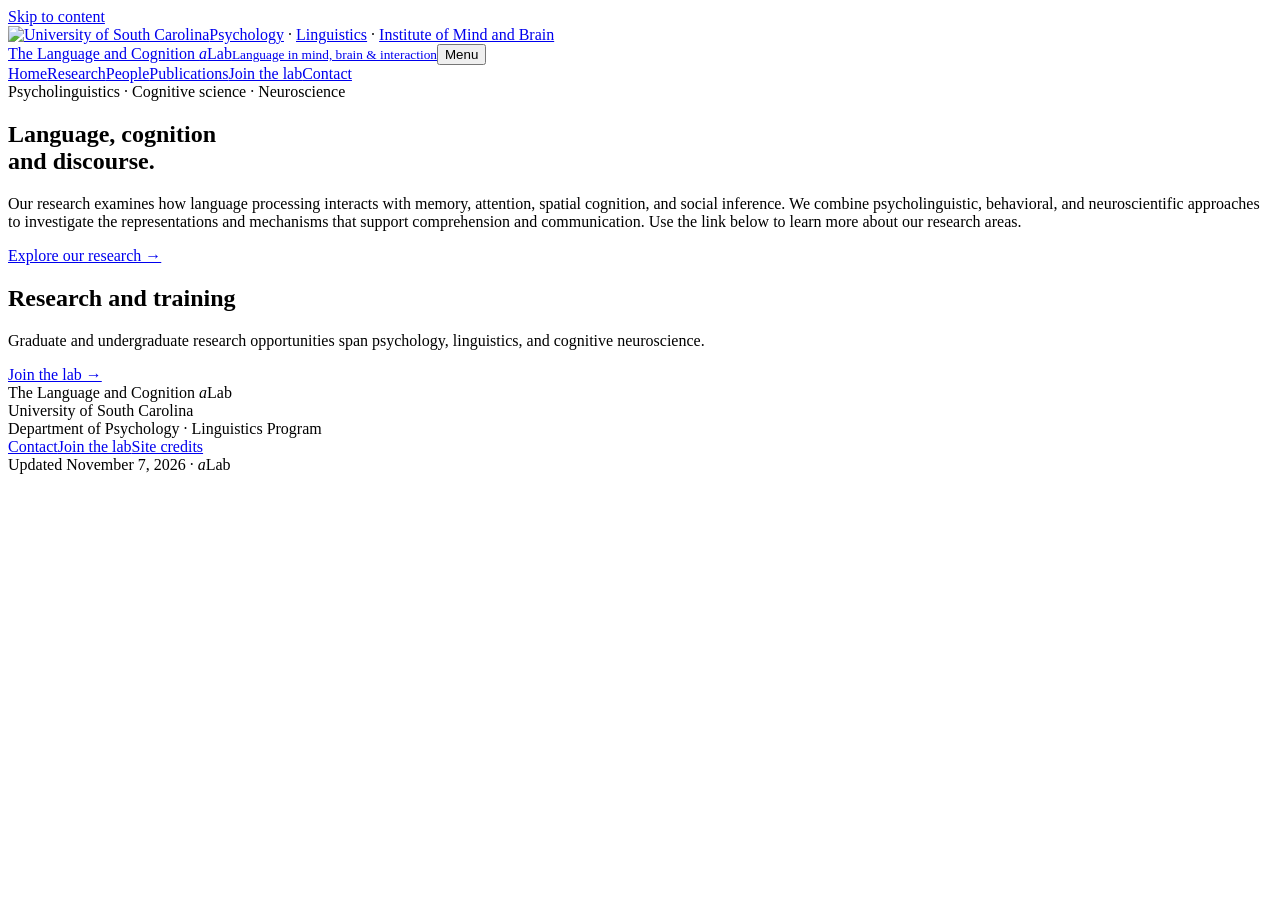
==== index.html @ b8204a0e "Publish reviewed lab website pages" ====
<!doctype html>
<html lang="en"><head><meta charset="utf-8"><meta name="viewport" content="width=device-width, initial-scale=1"><title>Home | The Language and Cognition aLab</title><meta name="description" content="We study language, discourse reference, memory, attention, pragmatics and human perceptions of AI at the University of South Carolina."><meta name="theme-color" content="#f6f2e9"><link rel="icon" href="assets/favicon.svg" type="image/svg+xml"><link rel="stylesheet" href="assets/site.css?v=6b3e1452d3"><link rel="stylesheet" href="assets/theme.css?v=9310b50ee7"><script defer src="assets/site.js?v=c3825b08f9"></script></head>
<body><a class="skip" href="#main">Skip to content</a><div class="institution"><div class="wrap"><a class="university-link" href="https://sc.edu/" aria-label="University of South Carolina homepage"><img class="university-logo" src="assets/usc-logo.svg" alt="University of South Carolina" width="255" height="74"></a><span class="secondary unit-links"><a href="https://sc.edu/study/colleges_schools/artsandsciences/psychology/">Psychology</a><span aria-hidden="true"> · </span><a href="https://sc.edu/study/colleges_schools/artsandsciences/linguistics/">Linguistics</a><span aria-hidden="true"> · </span><a href="https://sc.edu/study/colleges_schools/artsandsciences/centers_and_institutes/institute_for_mind_and_brain/">Institute of Mind and Brain</a></span></div></div><div class="wrap"><header class="masthead"><a class="brand" href="index.html">The Language and Cognition <em class="a">a</em>Lab<small>Language in mind, brain &amp; interaction</small></a><button class="menu-toggle" type="button" aria-expanded="false" aria-controls="main-navigation">Menu</button><nav class="nav" id="main-navigation" aria-label="Main navigation"><a href="index.html" aria-current="page">Home</a><a href="research.html">Research</a><a href="people.html">People</a><a href="publications.html">Publications</a><a href="join.html">Join the lab</a><a href="contact.html">Contact</a></nav></header><main id="main"><section class="hero"><div><div class="eyebrow">Psycholinguistics · Cognitive science · Neuroscience</div><h1>Language, cognition<br> and discourse.</h1><p class="lead">Our research examines how language processing interacts with memory, attention, spatial cognition, and social inference. We combine psycholinguistic, behavioral, and neuroscientific approaches to investigate the representations and mechanisms that support comprehension and communication. Use the link below to learn more about our research areas.</p><a class="text-link" href="research.html">Explore our research →</a></div></section><section class="invitation"><div><h2>Research and training</h2><p>Graduate and undergraduate research opportunities span psychology, linguistics, and cognitive neuroscience.</p></div><a class="button" href="join.html">Join the lab →</a></section></main><footer><div class="footer-row"><div><div class="footer-brand">The Language and Cognition <em class="a">a</em>Lab</div>University of South Carolina<br>Department of Psychology · Linguistics Program</div><div class="footer-links"><a href="contact.html">Contact</a><a href="join.html">Join the lab</a><a href="artwork.html">Site credits</a></div></div><div class="copyright">Updated November 7, 2026 · <em class="a">a</em>Lab</div></footer></div></body></html>
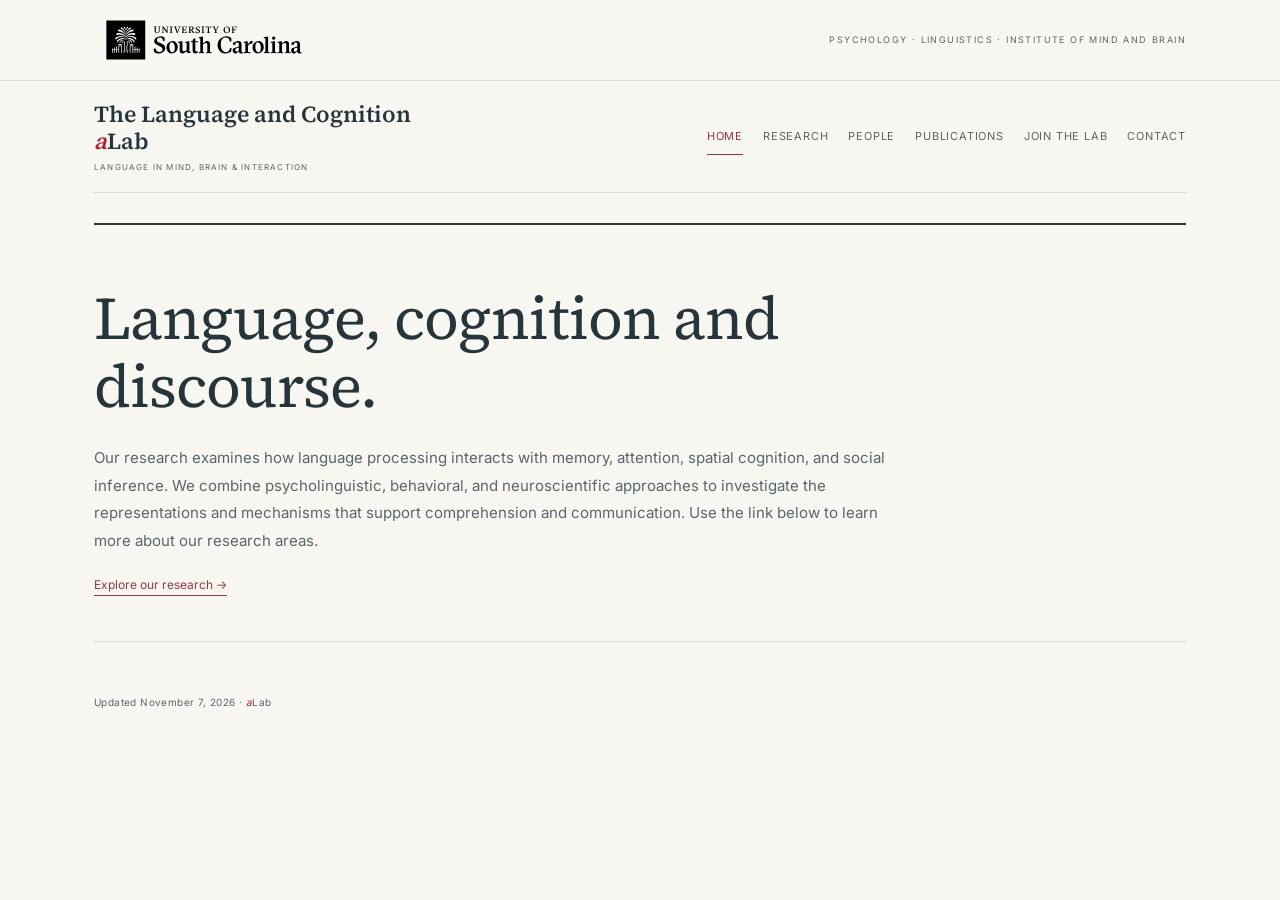
==== commit e22414be: "Simplify site layout, standardize headings and update contact and appointment details" ====
--- a/index.html
+++ b/index.html
@@ -1,3 +1,3 @@
 <!doctype html>
-<html lang="en"><head><meta charset="utf-8"><meta name="viewport" content="width=device-width, initial-scale=1"><title>Home | The Language and Cognition aLab</title><meta name="description" content="We study language, discourse reference, memory, attention, pragmatics and human perceptions of AI at the University of South Carolina."><meta name="theme-color" content="#f6f2e9"><link rel="icon" href="assets/favicon.svg" type="image/svg+xml"><link rel="stylesheet" href="assets/site.css?v=6b3e1452d3"><link rel="stylesheet" href="assets/theme.css?v=9310b50ee7"><script defer src="assets/site.js?v=c3825b08f9"></script></head>
-<body><a class="skip" href="#main">Skip to content</a><div class="institution"><div class="wrap"><a class="university-link" href="https://sc.edu/" aria-label="University of South Carolina homepage"><img class="university-logo" src="assets/usc-logo.svg" alt="University of South Carolina" width="255" height="74"></a><span class="secondary unit-links"><a href="https://sc.edu/study/colleges_schools/artsandsciences/psychology/">Psychology</a><span aria-hidden="true"> · </span><a href="https://sc.edu/study/colleges_schools/artsandsciences/linguistics/">Linguistics</a><span aria-hidden="true"> · </span><a href="https://sc.edu/study/colleges_schools/artsandsciences/centers_and_institutes/institute_for_mind_and_brain/">Institute of Mind and Brain</a></span></div></div><div class="wrap"><header class="masthead"><a class="brand" href="index.html">The Language and Cognition <em class="a">a</em>Lab<small>Language in mind, brain &amp; interaction</small></a><button class="menu-toggle" type="button" aria-expanded="false" aria-controls="main-navigation">Menu</button><nav class="nav" id="main-navigation" aria-label="Main navigation"><a href="index.html" aria-current="page">Home</a><a href="research.html">Research</a><a href="people.html">People</a><a href="publications.html">Publications</a><a href="join.html">Join the lab</a><a href="contact.html">Contact</a></nav></header><main id="main"><section class="hero"><div><div class="eyebrow">Psycholinguistics · Cognitive science · Neuroscience</div><h1>Language, cognition<br> and discourse.</h1><p class="lead">Our research examines how language processing interacts with memory, attention, spatial cognition, and social inference. We combine psycholinguistic, behavioral, and neuroscientific approaches to investigate the representations and mechanisms that support comprehension and communication. Use the link below to learn more about our research areas.</p><a class="text-link" href="research.html">Explore our research →</a></div></section><section class="invitation"><div><h2>Research and training</h2><p>Graduate and undergraduate research opportunities span psychology, linguistics, and cognitive neuroscience.</p></div><a class="button" href="join.html">Join the lab →</a></section></main><footer><div class="footer-row"><div><div class="footer-brand">The Language and Cognition <em class="a">a</em>Lab</div>University of South Carolina<br>Department of Psychology · Linguistics Program</div><div class="footer-links"><a href="contact.html">Contact</a><a href="join.html">Join the lab</a><a href="artwork.html">Site credits</a></div></div><div class="copyright">Updated November 7, 2026 · <em class="a">a</em>Lab</div></footer></div></body></html>+<html lang="en"><head><meta charset="utf-8"><meta name="viewport" content="width=device-width, initial-scale=1"><title>Home | The Language and Cognition aLab</title><meta name="description" content="We study language, discourse reference, memory, attention, pragmatics and human perceptions of AI at the University of South Carolina."><meta name="theme-color" content="#f6f2e9"><link rel="icon" href="assets/favicon.svg" type="image/svg+xml"><link rel="stylesheet" href="assets/site.css?v=6b3e1452d3"><link rel="stylesheet" href="assets/theme.css?v=dcf01e2395"><script defer src="assets/site.js?v=c3825b08f9"></script></head>
+<body><a class="skip" href="#main">Skip to content</a><div class="institution"><div class="wrap"><a class="university-link" href="https://sc.edu/" aria-label="University of South Carolina homepage"><img class="university-logo" src="assets/usc-logo.svg" alt="University of South Carolina" width="255" height="74"></a><span class="secondary unit-links"><a href="https://sc.edu/study/colleges_schools/artsandsciences/psychology/">Psychology</a><span aria-hidden="true"> · </span><a href="https://sc.edu/study/colleges_schools/artsandsciences/linguistics/">Linguistics</a><span aria-hidden="true"> · </span><a href="https://sc.edu/study/colleges_schools/artsandsciences/centers_and_institutes/institute_for_mind_and_brain/">Institute of Mind and Brain</a></span></div></div><div class="wrap"><header class="masthead"><a class="brand" href="index.html">The Language and Cognition <em class="a">a</em>Lab<small>Language in mind, brain &amp; interaction</small></a><button class="menu-toggle" type="button" aria-expanded="false" aria-controls="main-navigation">Menu</button><nav class="nav" id="main-navigation" aria-label="Main navigation"><a href="index.html" aria-current="page">Home</a><a href="research.html">Research</a><a href="people.html">People</a><a href="publications.html">Publications</a><a href="join.html">Join the lab</a><a href="contact.html">Contact</a></nav></header><main id="main"><section class="hero"><div><h1>Language, cognition and discourse.</h1><p class="lead">Our research examines how language processing interacts with memory, attention, spatial cognition, and social inference. We combine psycholinguistic, behavioral, and neuroscientific approaches to investigate the representations and mechanisms that support comprehension and communication. Use the link below to learn more about our research areas.</p><a class="text-link" href="research.html">Explore our research →</a></div></section></main><footer><div class="footer-row"><div class="copyright">Updated November 7, 2026 · <em class="a">a</em>Lab</div></div></footer></div></body></html>
--- a/assets/site.css
+++ b/assets/site.css
@@ -0,0 +1,3 @@
+:root{--paper:#f6f2e9;--white:#fdfbf6;--ink:#292924;--muted:#626057;--line:#d5ccbc;--red:#8e2430;--red-dark:#711b25;--wash:#ebe3d4;--serif:Georgia,'Times New Roman',serif;--sans:'Segoe UI',Arial,sans-serif}*{box-sizing:border-box}html{scroll-behavior:smooth;scroll-padding-top:22px}body{margin:0;background:var(--paper);color:var(--ink);font:16px/1.7 var(--sans);-webkit-font-smoothing:antialiased}a{color:var(--red);text-underline-offset:4px;text-decoration-thickness:1px}a:hover{color:var(--red-dark)}button,input,select{font:inherit}button,select{cursor:pointer}button{color:inherit}img{display:block;max-width:100%;height:auto}h1,h2,h3,p,figure{margin:0}h1,h2,h3{font-family:var(--serif);font-weight:400}h1{font-size:clamp(42px,5.7vw,78px);line-height:1.08;letter-spacing:-2px}h2{font-size:clamp(30px,3vw,42px);line-height:1.18;letter-spacing:-.7px}h3{font-size:25px;line-height:1.24}p{color:var(--muted)}p+p{margin-top:16px}ul{padding-left:22px;color:var(--muted)}li+li{margin-top:8px}.wrap{max-width:1240px;margin:auto;padding-inline:48px}.a{color:#b11f33;font-style:italic}.institution{background:#292924;color:#f1eadb;font-size:10px;letter-spacing:2.2px;text-transform:uppercase;padding-block:9px}.institution .wrap{display:flex;justify-content:space-between;gap:16px}.institution a{color:inherit;text-decoration:none}.masthead{padding-block:26px;border-bottom:1px solid var(--line);display:flex;justify-content:space-between;align-items:center;gap:30px}.brand{color:var(--ink);font:24px/1.2 var(--serif);max-width:315px;text-decoration:none;flex-shrink:0}.brand small{display:block;margin-top:7px;font:9px var(--sans);letter-spacing:2.1px;color:var(--muted);text-transform:uppercase}.nav{display:flex;gap:22px;align-items:center}.nav a{font-size:13px;color:var(--muted);text-decoration:none;padding-block:8px;white-space:nowrap}.nav a:hover,.nav a[aria-current=page]{color:var(--red);box-shadow:0 1px var(--red)}.menu-toggle{display:none}.skip{position:absolute;top:-100px;left:16px;background:var(--ink);color:white;padding:12px;z-index:50}.skip:focus{top:10px}a:focus-visible,button:focus-visible,select:focus-visible,input:focus-visible,summary:focus-visible{outline:3px solid var(--red);outline-offset:5px}[hidden]{display:none!important}.eyebrow{font:10px/1.6 var(--sans);letter-spacing:2px;text-transform:uppercase;color:var(--red)}.hero{display:grid;grid-template-columns:1.2fr .9fr;gap:65px;padding-block:64px 55px;align-items:center}.hero h1{margin:17px 0 25px}.hero .lead{max-width:560px;font-size:17px;line-height:1.8}.hero-art{position:relative;padding-left:14px}.hero-art:before{content:'';position:absolute;inset:18px -14px 42px 0;border:1px solid var(--line);pointer-events:none}.hero-art img{width:100%;max-height:510px;object-fit:cover;object-position:center 29%;filter:saturate(.72)}.hero-art figcaption{position:relative;margin-top:13px;font-size:10px;color:var(--muted);letter-spacing:.3px;line-height:1.6}.hero-art figcaption a{color:inherit}.button{display:inline-block;background:var(--red);color:#fff;text-decoration:none;padding:12px 21px;font-size:13px;margin-top:26px;border:1px solid var(--red)}.button:hover{color:#fff;background:var(--red-dark)}.text-link{display:inline-block;margin-top:19px;font-size:13px;text-decoration:none;border-bottom:1px solid var(--red)}.hero-footnote{margin-top:22px;font-size:11px;letter-spacing:.5px}.section{padding-block:52px 62px;border-top:1px solid var(--line)}.section-head{display:flex;justify-content:space-between;align-items:end;gap:25px;margin-bottom:32px}.section-head p{max-width:380px;font-size:13px}.study{display:grid;grid-template-columns:.82fr 1.3fr;gap:62px;background:var(--wash);padding:40px}.study h2{margin-top:12px;font-size:34px}.study .explain{font-size:14px;margin-top:20px}.sentence{font:23px/1.5 var(--serif);padding:18px 0;border-top:1px solid #c9bea9;color:var(--ink)}.sentence small{display:block;font:10px/1.6 var(--sans);letter-spacing:1.4px;color:var(--muted);text-transform:uppercase;margin-bottom:7px}.sentence mark{background:transparent;color:var(--red);font-style:italic;border-bottom:1px solid var(--red)}.study-details{margin-top:18px;font-size:13px;color:var(--muted)}.study-details summary{color:var(--red);cursor:pointer}.study-details p{padding-top:12px}.note{font-size:11px;margin-top:15px;color:var(--muted)}.research-grid{display:grid;grid-template-columns:1fr 1fr;gap:0 44px}.research-card{display:grid;grid-template-columns:1fr 145px;gap:20px;border-top:1px solid var(--line);padding-block:28px;min-width:0}.research-card h3{margin:12px 0;font-size:29px}.research-card h3 a{color:var(--ink);text-decoration:none}.research-card p{font-size:13px}.research-card .card-art{width:145px;height:185px;object-fit:cover;filter:saturate(.5);mix-blend-mode:multiply;align-self:center}.research-card .sub-links{display:flex;flex-direction:column;gap:5px;margin-top:18px;font-size:12px}.card-art.proportion{object-position:center 30%}.card-art.faces{object-position:center 25%}.paper-row{display:grid;grid-template-columns:115px 1fr 65px;gap:26px;padding:25px 0;border-top:1px solid var(--line);align-items:start}.paper-row .label{font-size:10px;letter-spacing:1.1px;color:var(--red);text-transform:uppercase}.paper-row h3{font-size:25px;line-height:1.35;margin-bottom:8px}.paper-row p{font-size:12px}.paper-row>a{font-size:12px}.invitation{display:grid;grid-template-columns:1fr auto;align-items:center;gap:35px;padding:36px 40px;background:var(--ink);color:var(--paper);margin-bottom:65px}.invitation p{color:#d5cfbf;max-width:680px;font-size:14px;margin-top:12px}.invitation h2{font-size:32px}.invitation .button{background:transparent;border-color:#bfb49f;margin:0;color:var(--paper)}footer{border-top:1px solid var(--line);padding-block:30px 35px;font-size:11px;color:var(--muted)}.footer-row{display:flex;justify-content:space-between;gap:30px}.footer-brand{font:20px var(--serif);color:var(--ink);margin-bottom:8px}.footer-links{display:flex;flex-wrap:wrap;gap:20px;align-items:start}.footer-links a{color:var(--muted)}.copyright{margin-top:22px;font-size:10px;letter-spacing:.4px}.breadcrumb{display:flex;gap:9px;flex-wrap:wrap;font-size:11px;padding-top:26px;color:var(--muted)}.breadcrumb a{color:var(--muted)}.page-hero{display:grid;grid-template-columns:1.45fr .75fr;gap:65px;align-items:center;padding-block:35px 45px}.page-hero h1{font-size:clamp(38px,4.8vw,62px);margin:13px 0 23px}.page-hero .intro{font-size:17px;max-width:730px}.page-hero .hero-art img{max-height:320px;object-fit:contain;width:100%;mix-blend-mode:multiply}.page-hero .hero-art:before{inset:10px 10px 40px 0}.content-layout{display:grid;grid-template-columns:220px 1fr;gap:60px;padding-bottom:65px}.side-nav{border-top:1px solid var(--line);padding-top:22px;font-size:12px;align-self:start;position:sticky;top:22px}.side-nav a{display:block;padding:9px 0;text-decoration:none;color:var(--muted)}.side-nav a[aria-current=page]{color:var(--red);font-weight:600}.side-nav .child{padding-left:13px}.article-section{border-top:1px solid var(--line);padding:30px 0 34px}.article-section h2{font-size:32px;margin:10px 0 21px}.article-section h3{font-size:23px;margin:23px 0 13px}.article-section p,.article-section li{font-size:15px}.method-strip{display:flex;flex-wrap:wrap;gap:8px;margin-top:24px}.method-strip span{font-size:11px;border:1px solid var(--line);padding:5px 10px}.project{border-left:2px solid var(--red);padding:5px 0 5px 22px;margin:27px 0}.project h3{margin:8px 0 12px}.status{font:10px/1.6 var(--sans);letter-spacing:1px;text-transform:uppercase;color:var(--red)}.citation{padding:20px 0;border-bottom:1px solid var(--line);font-size:14px;color:var(--muted)}.citation p{font-size:14px}.citation a{font-size:12px;display:inline-block;margin-top:7px}.citation .tag{font-size:10px;text-transform:uppercase;letter-spacing:.6px;color:var(--red);display:block;margin-bottom:6px}.diagram{border:1px solid var(--line);padding:25px;background:var(--white);margin:26px 0}.diagram svg{display:block;width:100%;height:auto;color:var(--red)}.diagram figcaption{font-size:11px;color:var(--muted);margin-top:12px}.research-list{display:grid;grid-template-columns:1fr 1fr;gap:24px}.research-tile{padding:25px;border-top:1px solid var(--line);display:flex;flex-direction:column;align-items:start}.research-tile h2{font-size:30px;margin:12px 0 16px}.research-tile p{font-size:14px}.research-tile .text-link{margin-top:auto;padding-top:18px}.small-art{height:165px;width:100%;object-fit:contain;mix-blend-mode:multiply;margin:15px 0}.wide-section{max-width:900px;padding-bottom:60px}.profile{display:grid;grid-template-columns:175px 1fr;gap:32px;border-top:1px solid var(--line);padding:30px 0}.profile img{width:175px;aspect-ratio:4/5;object-fit:cover}.profile h2{font-size:32px;margin:5px 0 8px}.profile p{font-size:14px}.profile .role{color:var(--red);font-size:12px;margin-bottom:14px}.profile-links{display:flex;gap:20px;flex-wrap:wrap;margin-top:17px;font-size:12px}.filters{display:grid;grid-template-columns:1.5fr 1fr 1fr auto;gap:16px;align-items:end;border-block:1px solid var(--line);padding-block:22px;margin-bottom:22px}.filters label{display:block;font-size:11px;color:var(--muted)}.filters input,.filters select{margin-top:6px;display:block;width:100%;border:1px solid #b8ad99;background:var(--white);color:var(--ink);padding:9px 10px;font-size:13px;min-height:42px;border-radius:0}.filters button{min-height:42px;background:transparent;border:1px solid #b8ad99;padding:8px 14px;font-size:12px}.results-count{font-size:12px;color:var(--muted);margin:18px 0}.publication-group h2{margin:35px 0 12px;font-size:30px}.publication-group{padding-top:5px}.empty{border:1px solid var(--line);padding:30px;color:var(--muted)}.contact-block{font-size:clamp(23px,4vw,40px);font-family:var(--serif);padding:26px 0;overflow-wrap:anywhere}.link-list{display:flex;gap:24px;flex-wrap:wrap;font-size:13px;margin-top:24px}.artwork-grid{display:grid;grid-template-columns:repeat(2,1fr);gap:35px;padding-block:25px 55px}.artwork-grid figure{border-top:1px solid var(--line);padding-top:25px}.artwork-grid img{height:300px;width:100%;object-fit:contain;mix-blend-mode:multiply;margin-bottom:20px}.artwork-grid h2{font-size:25px}.artwork-grid figcaption p{font-size:13px;margin-top:10px}.site-note{border-left:2px solid var(--red);padding:12px 20px;background:var(--wash);font-size:13px;margin:20px 0}.visually-hidden{position:absolute;width:1px;height:1px;overflow:hidden;clip:rect(0,0,0,0)}
+@media(min-width:1200px){.hero h1{font-size:77px}}@media(max-width:1050px){.masthead{flex-wrap:wrap;gap:18px}.brand{max-width:none}.nav{gap:24px}.hero{gap:35px}.research-card{grid-template-columns:1fr 110px}.research-card .card-art{width:110px;height:160px}.content-layout{gap:35px;grid-template-columns:180px 1fr}.page-hero{gap:35px}.wrap{padding-inline:35px}}@media(max-width:720px){.wrap{padding-inline:23px}.institution .secondary{display:none}.institution{font-size:9px;letter-spacing:1.5px}.masthead{padding-block:20px;justify-content:space-between;gap:15px}.brand{font-size:22px;max-width:245px}.brand small{font-size:8px;letter-spacing:1.3px}.menu-toggle{display:block;background:transparent;border:1px solid var(--line);padding:8px 10px;font-size:12px}.nav{flex-wrap:wrap;gap:8px 24px;width:100%;padding-top:10px}.js .nav:not(.is-open){display:none}.nav a{font-size:14px}.hero{grid-template-columns:1fr;padding-block:40px;gap:34px}.hero h1{letter-spacing:-1.5px;font-size:53px}.hero .lead{font-size:16px}.hero-art{padding:0;max-width:440px;width:100%;margin:auto}.hero-art img{max-height:370px;object-position:center 25%}.hero-art:before{inset:12px -8px 35px 8px}.hero-footnote{margin-top:16px}.section{padding-block:35px}.section-head{display:block}.section-head p{margin-top:15px}.study{grid-template-columns:1fr;padding:25px;gap:25px}.study h2{font-size:32px}.sentence{font-size:22px}.research-grid{grid-template-columns:1fr}.research-card{grid-template-columns:1fr 100px;gap:18px}.research-card .card-art{width:100px;height:155px}.research-card h3{font-size:27px}.paper-row{grid-template-columns:1fr;gap:9px}.paper-row h3{font-size:24px}.invitation{grid-template-columns:1fr;padding:28px;gap:24px;margin-bottom:40px}.invitation .button{justify-self:start}.footer-row{flex-direction:column;gap:20px}.footer-links{gap:18px}.page-hero{grid-template-columns:1fr;padding-top:30px;gap:25px}.page-hero h1{font-size:43px;letter-spacing:-1px}.page-hero .hero-art{max-width:350px}.page-hero .hero-art img{max-height:240px}.page-hero .intro{font-size:16px}.content-layout{grid-template-columns:1fr;gap:28px;padding-bottom:35px}.side-nav{position:static;display:flex;gap:8px 17px;flex-wrap:wrap;font-size:11px}.side-nav .eyebrow{width:100%}.side-nav a{padding:4px 0}.side-nav .child{padding-left:0}.research-list{grid-template-columns:1fr}.profile{grid-template-columns:100px 1fr;gap:20px}.profile img{width:100px}.profile h2{font-size:28px}.profile .bio{grid-column:1/-1}.filters{grid-template-columns:1fr 1fr;gap:12px}.filters .search-label{grid-column:1/-1}.filters button{grid-column:1/-1}.artwork-grid{grid-template-columns:1fr}.diagram{padding:14px}.wide-section{padding-bottom:35px}}@media(prefers-reduced-motion:reduce){html{scroll-behavior:auto}}@media print{.institution,.menu-toggle,.filters,.side-nav{display:none}body{background:white}.wrap{padding:0}.hero,.page-hero{padding-top:20px}.nav{display:none}.hero-art img{max-height:250px}a{color:inherit}.citation,.profile,.research-card{break-inside:avoid}}
+@media(max-width:720px){.hero h1{font-size:clamp(40px,10.5vw,50px)}}
--- a/assets/theme.css
+++ b/assets/theme.css
@@ -0,0 +1,8 @@
+@font-face{font-family:Inter;font-style:normal;font-weight:400;font-display:swap;src:url('fonts/inter-400.ttf') format('truetype')}@font-face{font-family:Inter;font-style:normal;font-weight:600 700;font-display:swap;src:url('fonts/inter-600.ttf') format('truetype')}@font-face{font-family:'Source Serif 4';font-style:normal;font-weight:400;font-display:swap;src:url('fonts/source-serif-400.ttf') format('truetype')}@font-face{font-family:'Source Serif 4';font-style:normal;font-weight:600 700;font-display:swap;src:url('fonts/source-serif-600.ttf') format('truetype')}
+:root{--paper:#f8f6f1;--white:#fff;--ink:#26343c;--muted:#58666d;--line:#d7dddc;--red:#963748;--red-dark:#772435;--wash:#edf2f2;--serif:'Source Serif 4',Georgia,serif;--sans:Inter,-apple-system,BlinkMacSystemFont,'Helvetica Neue',Arial,sans-serif}
+body{font-family:var(--sans);font-size:15px;line-height:1.75}h1,h2,h3{font-family:var(--serif);letter-spacing:-.6px}h1{font-weight:400}.wrap{max-width:1180px;padding-inline:44px}.institution{background:transparent;color:var(--muted);font-family:var(--sans);font-size:9px;letter-spacing:1.4px;border-bottom:1px solid var(--line);padding-block:8px}.masthead{padding-block:20px;gap:24px}.brand{font-family:var(--serif);font-size:23px;font-weight:600;max-width:345px;line-height:1.18}.brand small{font-family:var(--sans);font-weight:400;letter-spacing:1.2px;font-size:8px}.nav{gap:20px}.nav a{font-size:11px;letter-spacing:.8px;text-transform:uppercase}.eyebrow{font-family:var(--sans);font-size:10px;letter-spacing:1.6px;font-weight:600}.hero{grid-template-columns:1.12fr 1fr;gap:44px;padding-block:45px 44px;align-items:center;border-top:2px solid var(--ink);margin-top:30px}.hero h1{font-size:clamp(40px,4.2vw,58px);letter-spacing:-1px;line-height:1.13;margin:15px 0 23px}.hero .lead{font-family:var(--sans);font-size:15px;line-height:1.85;max-width:550px}.hero-art{padding:0;min-width:0;margin:0}.hero-art:before{display:none}.hero-art img{width:100%;max-height:none;object-fit:contain;filter:none;mix-blend-mode:normal;border-radius:10px}.hero-art figcaption{font-family:var(--sans);font-size:10px;line-height:1.5;color:var(--muted);margin:10px 4px 0;max-width:480px}.hero-footnote{font-size:10px;margin-top:18px}.button{font-family:var(--sans);font-size:11px;letter-spacing:1px;font-weight:600;text-transform:uppercase;border-radius:2px;padding:10px 16px;margin-top:22px}.text-link{font-family:var(--sans);font-size:12px}.section{padding-block:36px 45px}.section-head h2{font-size:34px}.section-head p{font-size:12px;max-width:330px}.study{gap:38px;padding:32px;background:#eef3f3;border:1px solid var(--line);border-radius:4px}.study h2{font-size:31px}.study .explain{font-family:var(--sans);font-size:13px}.sentence{font-family:var(--serif);font-size:23px;border-color:#ccd7d8}.sentence small{font-family:var(--sans)}.study-details{font-size:12px}.research-grid{gap:0 36px}.research-card{grid-template-columns:minmax(0,1fr) 165px;gap:16px;padding-block:26px}.research-card h3{font-size:26px;line-height:1.25;margin:10px 0}.research-card p{font-size:12px;line-height:1.8}.research-card .card-art{width:165px;height:140px;object-fit:contain;filter:none;mix-blend-mode:normal;border-radius:6px}.research-card .eyebrow{font-size:8px;letter-spacing:1.25px}.research-card .sub-links{font-size:11px;gap:7px}.paper-row{padding-block:22px}.paper-row h3{font-size:23px}.paper-row .label{font-family:var(--sans);font-size:9px}.invitation{background:#edf2f2;color:var(--ink);border-top:2px solid var(--ink);border-bottom:1px solid var(--line);border-radius:0;padding:30px;margin-bottom:45px}.invitation h2{font-size:29px}.invitation p{color:var(--muted);font-size:13px}.invitation .button{background:transparent;color:var(--red);border-color:var(--red)}.page-hero{grid-template-columns:1.4fr .8fr;gap:50px;padding-block:33px 38px}.page-hero h1{font-size:clamp(36px,4.2vw,52px);line-height:1.15;letter-spacing:-.7px;margin:13px 0 19px}.page-hero .intro{font-family:var(--sans);font-size:15px;line-height:1.85}.page-hero .hero-art img{max-height:290px;object-fit:contain;mix-blend-mode:normal}.breadcrumb{font-family:var(--sans);font-size:10px}.content-layout{grid-template-columns:200px 1fr;gap:45px}.article-section h2{font-size:30px}.article-section h3{font-size:24px}.article-section p,.article-section li{font-family:var(--sans);font-size:14px}.citation p{font-family:var(--sans);font-size:13px;line-height:1.85}.project{border-color:#3e7c80}.research-tile h2{font-size:28px}.profile h2{font-size:30px}.profile .role{font-family:var(--sans);font-size:11px}.profile p{font-family:var(--sans);font-size:14px}.profile img{border-radius:4px}.footer-brand{font-family:var(--serif)}.contact-block{font-family:var(--serif)}.artwork-grid img{height:auto;object-fit:contain;mix-blend-mode:normal;border-radius:8px}.artwork-grid figcaption p{font-family:var(--sans);font-size:13px}.artwork-grid h2{font-size:26px}.diagram{border-radius:6px;background:#fff}.diagram svg{color:#3e7c80}.filters input,.filters select{font-family:var(--sans);background:#fff;border-radius:3px}
+@media(max-width:1050px){.research-card{grid-template-columns:minmax(0,1fr) 125px}.research-card .card-art{width:125px;height:125px}.hero{gap:30px}.page-hero{gap:30px}.wrap{padding-inline:32px}}
+@media(max-width:720px){.wrap{padding-inline:22px}.institution .secondary{display:none}.brand{font-size:22px;max-width:245px}.masthead{padding-block:18px}.nav{gap:8px 23px}.nav a{font-size:12px}.hero{grid-template-columns:1fr;padding-block:30px;margin-top:22px;gap:26px}.hero h1{font-size:clamp(37px,9vw,46px);line-height:1.14;letter-spacing:-.6px}.hero h1 br{display:none}.hero .lead{font-size:14px}.hero-art{max-width:none}.hero-art img{max-height:none;object-fit:contain}.hero-art figcaption{font-size:9px}.section{padding-block:30px}.section-head h2{font-size:30px}.study{padding:23px;gap:23px}.study h2{font-size:29px}.sentence{font-size:23px}.research-card{grid-template-columns:minmax(0,1fr) 110px;gap:13px}.research-card .card-art{width:110px;height:110px}.research-card h3{font-size:25px}.research-card .eyebrow{font-size:8px}.research-card p{font-size:12px}.page-hero{grid-template-columns:1fr;padding-block:25px 30px;gap:25px}.page-hero h1{font-size:37px}.page-hero .intro{font-size:14px}.page-hero .hero-art{width:100%;max-width:420px;margin:0 auto}.page-hero .hero-art img{max-height:none}.content-layout{grid-template-columns:1fr;gap:24px}.side-nav{font-size:10px}.article-section h2{font-size:28px}.article-section p,.article-section li{font-size:14px}.invitation{padding:25px}.invitation h2{font-size:28px}.profile h2{font-size:28px}}
+.hero,.page-hero{grid-template-columns:1fr}.hero>div{max-width:820px}.page-hero>div{max-width:850px}.hero h1{max-width:850px}.hero .lead{max-width:800px}.research-card{grid-template-columns:1fr}.research-card p{max-width:490px}.research-card .eyebrow{font-size:10px}.research-card p{font-size:14px}.hero h1 br{display:none}.hero h1{font-size:clamp(38px,4.7vw,62px)}
+.institution .wrap{align-items:center}.university-link{display:inline-flex;flex-shrink:0}.university-logo{display:block;width:220px;height:auto}.institution .unit-links{font-size:9px;text-align:right}.unit-links a:hover{text-decoration:underline;text-underline-offset:4px}@media(max-width:720px){.university-logo{width:195px}.institution{padding-block:8px}}
+@media(max-width:720px){.institution .wrap{flex-wrap:wrap;gap:4px}.institution .unit-links{display:flex;flex-wrap:wrap;gap:3px 14px;text-align:left;font-size:8px;letter-spacing:.7px;width:100%}.unit-links>span{display:none}}
